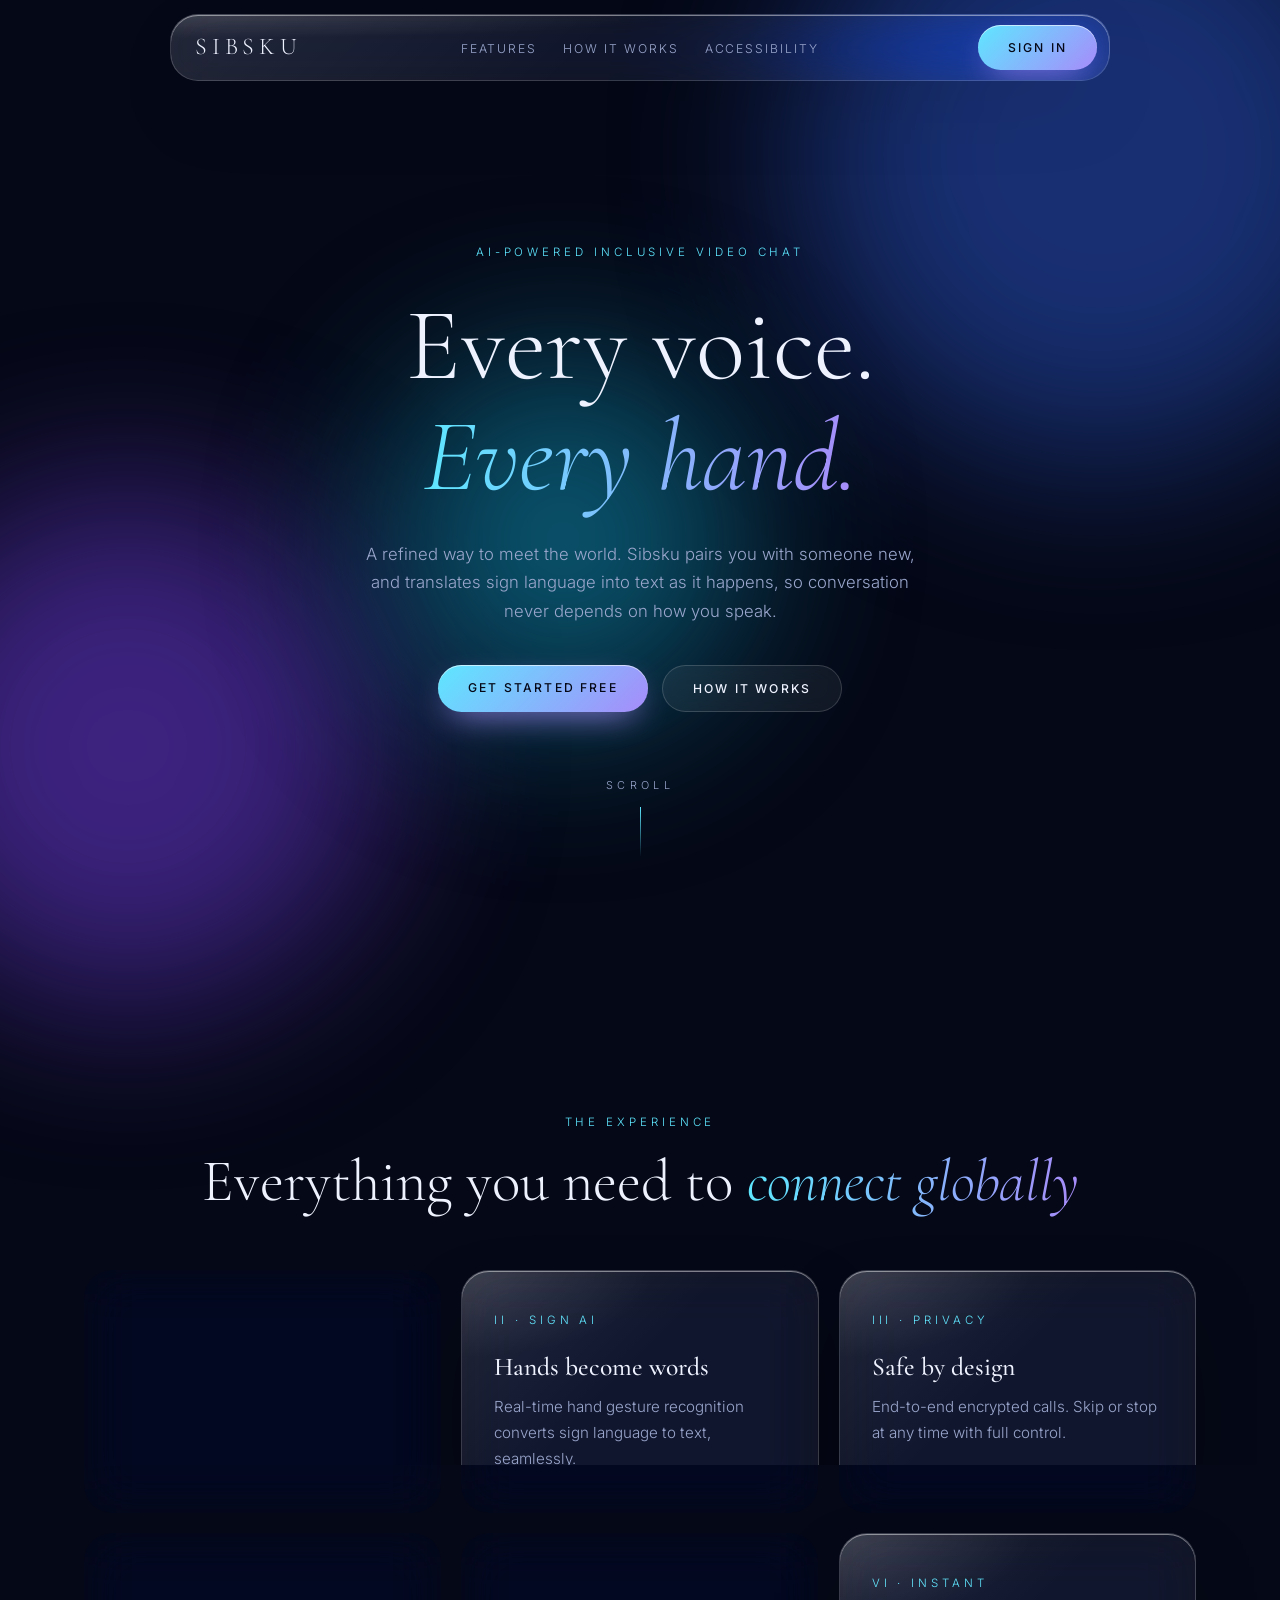
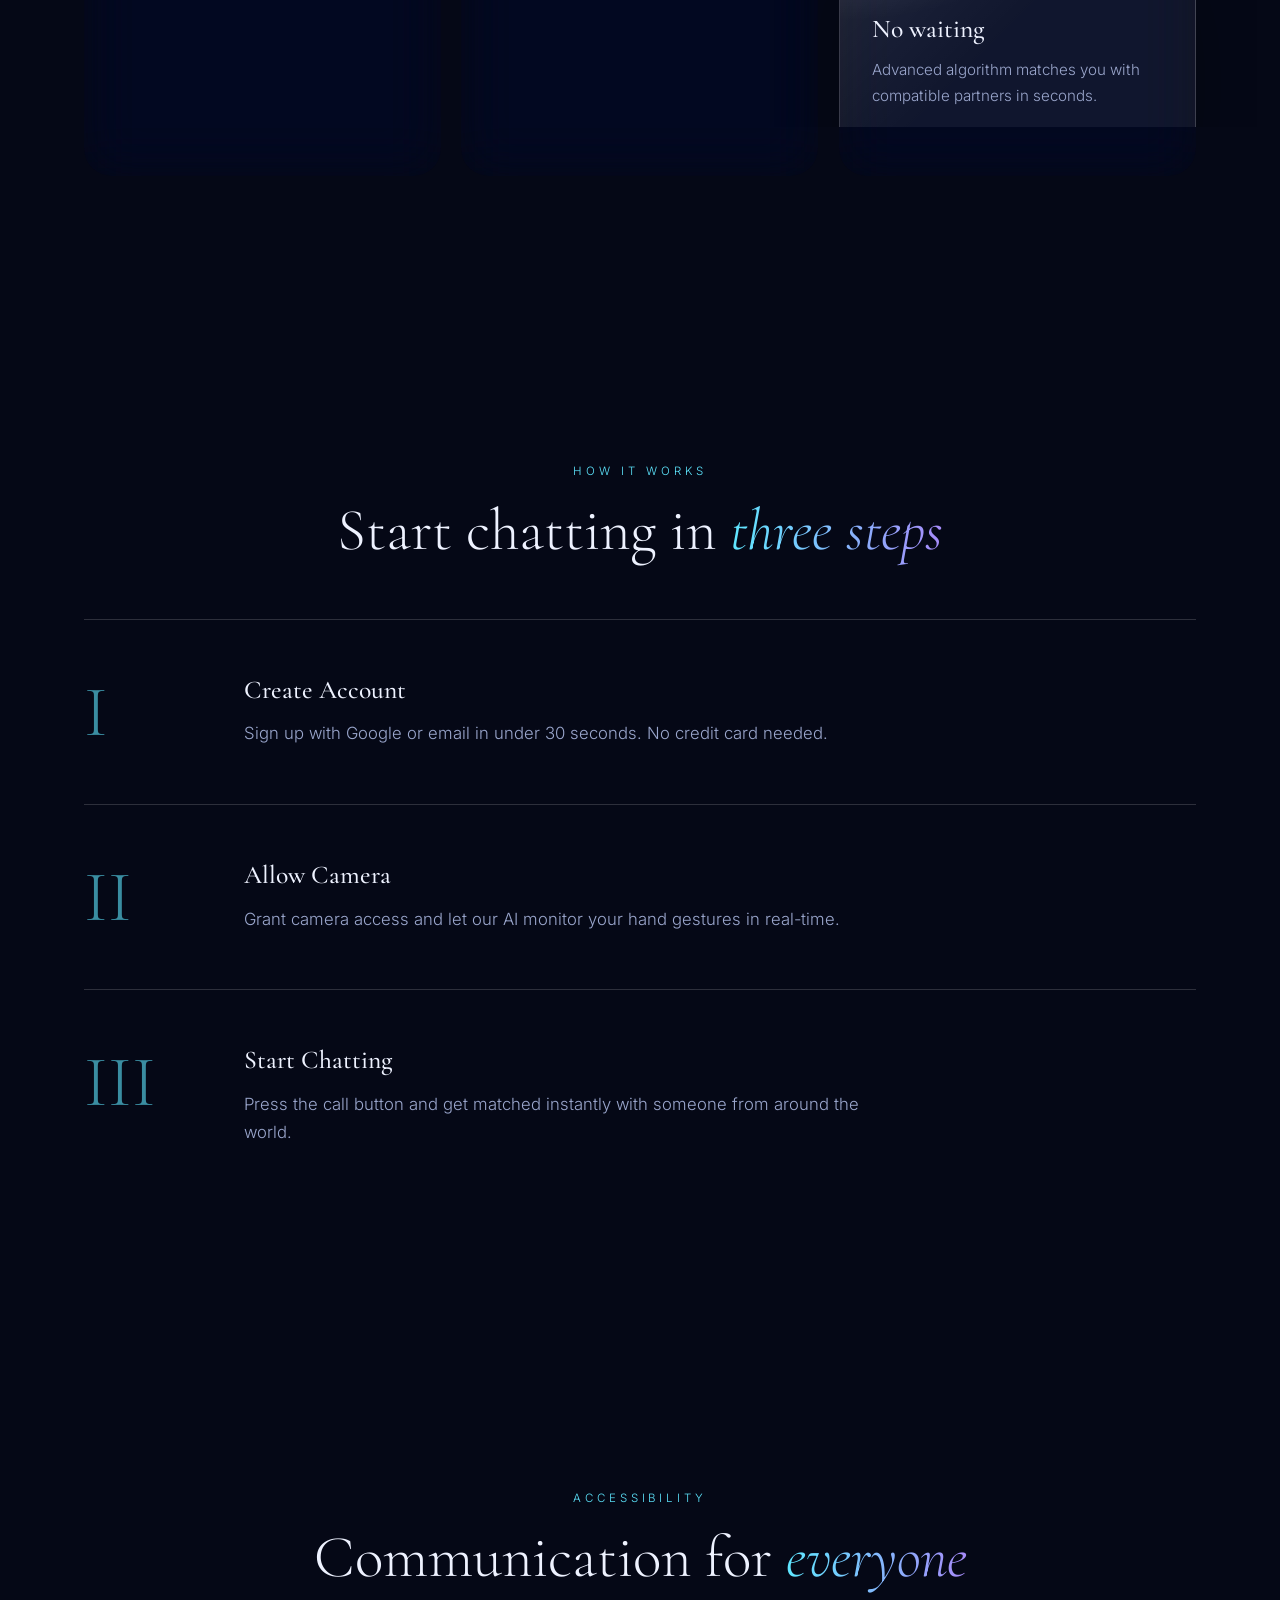
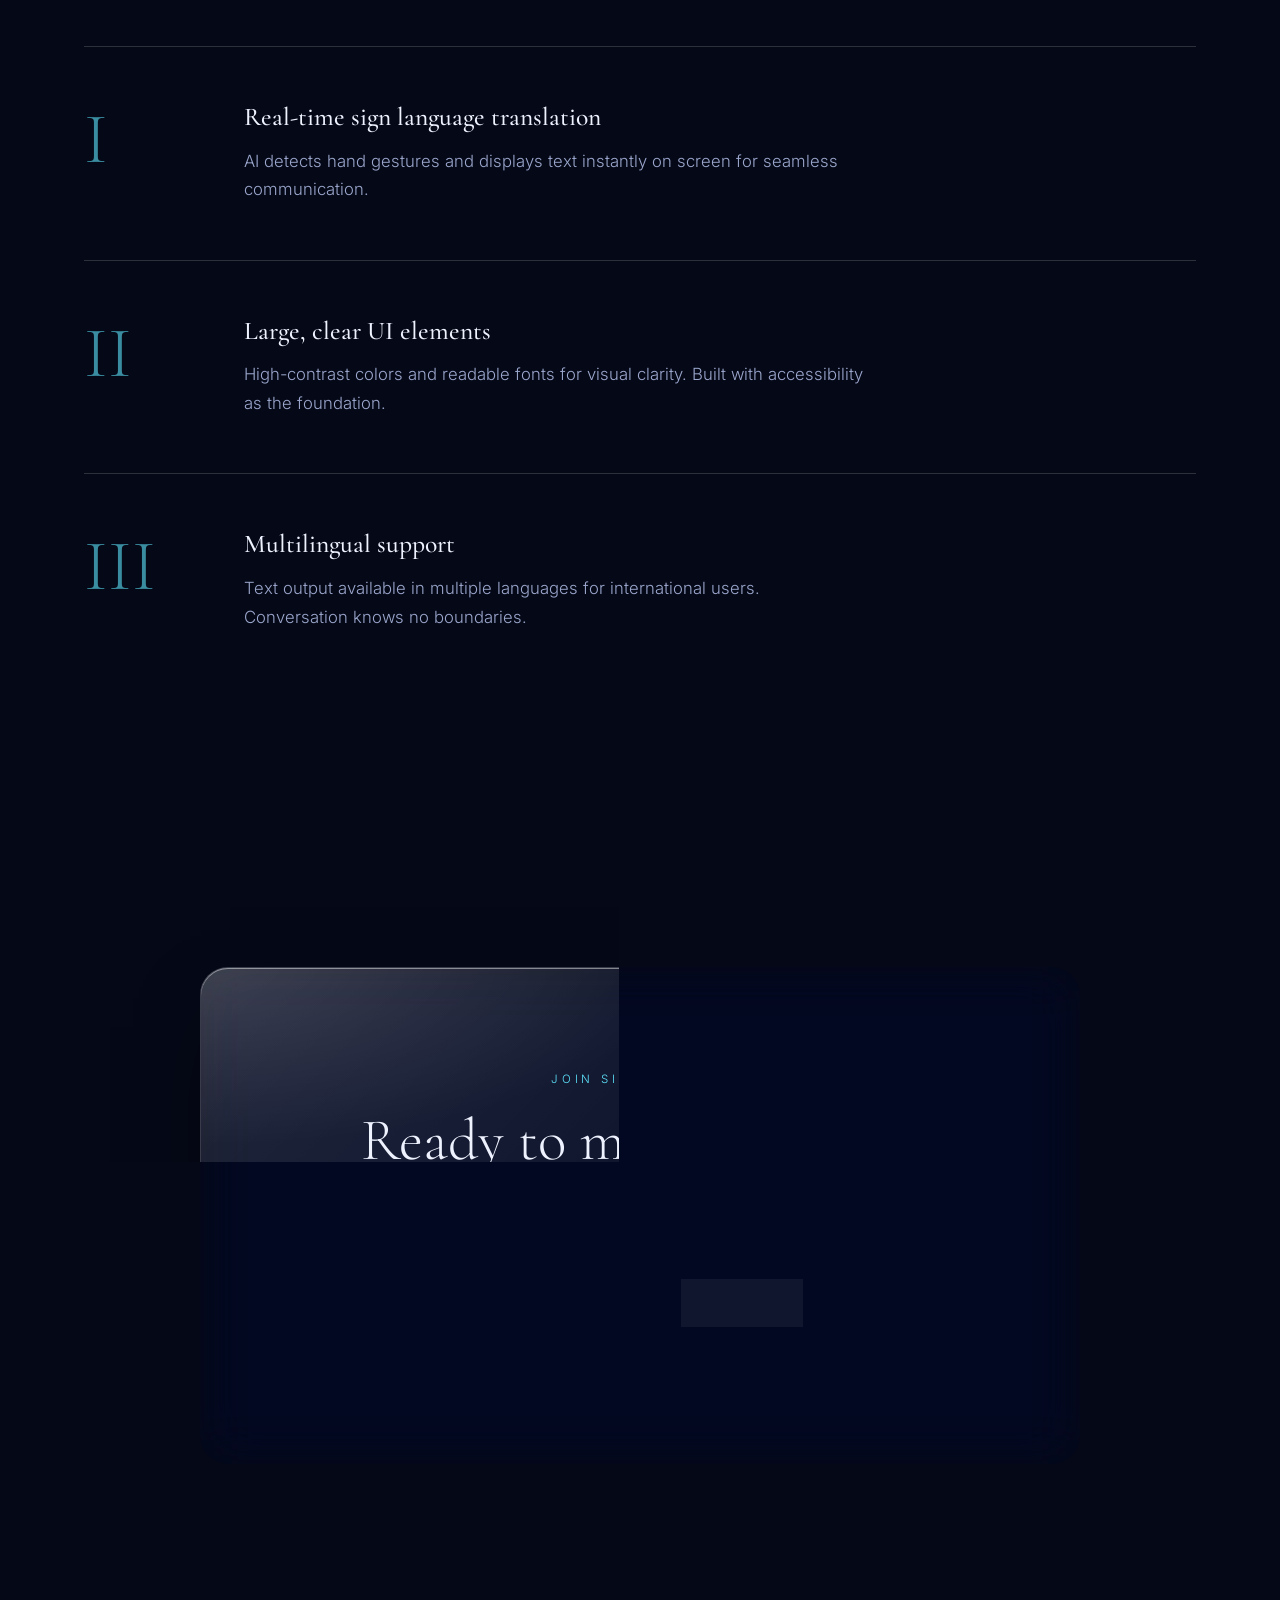
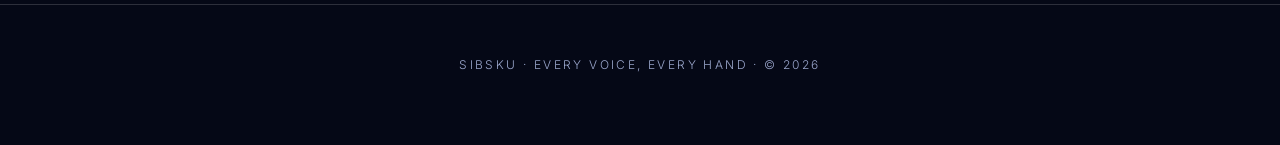
==== Lomba/index.html @ 1ec11ae4 "Add files via upload" ====
﻿<!DOCTYPE html>
<html lang="en">
<head>
<meta charset="utf-8">
<meta name="viewport" content="width=device-width, initial-scale=1, viewport-fit=cover">
<title>Sibsku — Every Voice, Every Hand</title>
<link rel="stylesheet" href="https://fonts.googleapis.com/css2?family=Cormorant+Garamond:ital,wght@0,300;0,500;1,300&family=Inter:wght@300;400;500;600&display=swap">
<style>
:root{
  color-scheme:dark;
  --bg:#050816;
  --tx:#eef2ff;
  --mut:#9aa6cc;
  --cy:#5ee7ff;
  --pu:#a78bfa;
  --gl:rgba(255,255,255,.06);
  --gl2:rgba(255,255,255,.13);
  --ln:rgba(255,255,255,.16);
  --hi:rgba(255,255,255,.45);
  --o1:#1d3a8a;
  --o2:#4b2a9a;
  --o3:#0b6a86;
  --ink:#050816;
  --serif:"Cormorant Garamond",Georgia,"Times New Roman",serif;
  --sans:"Inter",system-ui,-apple-system,"Segoe UI",sans-serif;
  box-sizing:border-box;
}

html{scroll-behavior:smooth;scroll-padding-top:90px;height:100%}
*,*::before,*::after{box-sizing:inherit}
body{margin:0;background:var(--bg);color:var(--tx);font:300 16px/1.7 var(--sans);overflow-x:hidden}
h1,h2,h3{font-family:var(--serif);font-weight:300;line-height:1.08;margin:0}
h1{font-size:clamp(3rem,8vw,6.4rem)}
h2{font-size:clamp(2.2rem,5vw,3.7rem)}
h3{font-size:1.6rem;font-weight:500}
em{font-style:italic;background:linear-gradient(90deg,var(--cy),var(--pu));-webkit-background-clip:text;background-clip:text;color:transparent}

.eyebrow{font-size:.72rem;letter-spacing:.34em;text-transform:uppercase;color:var(--cy)}
.sec{max-width:1160px;margin:0 auto;padding:clamp(80px,12vw,140px) 24px}

.glass{
  position:relative;
  background:linear-gradient(135deg,var(--gl2),var(--gl) 45%,var(--gl));
  backdrop-filter:blur(26px) saturate(1.8);
  -webkit-backdrop-filter:blur(26px) saturate(1.8);
  border:1px solid var(--ln);
  border-radius:28px;
  box-shadow:inset 0 1px 0 var(--hi),0 30px 80px -30px rgba(0,0,0,.6);
  overflow:hidden;
}

.glass::before{
  content:"";
  position:absolute;
  inset:0;
  background:radial-gradient(120% 80% at 0% 0%,rgba(255,255,255,.2),transparent 45%);
  opacity:.6;
  pointer-events:none;
}

.glass::after{
  content:"";
  position:absolute;
  top:0;
  left:-60%;
  width:40%;
  height:100%;
  background:linear-gradient(100deg,transparent,rgba(255,255,255,.15),transparent);
  transform:skewX(-20deg);
  transition:left .9s;
  pointer-events:none;
}

.glass:hover::after{left:130%}

.orb{
  position:fixed;
  border-radius:50%;
  filter:blur(90px);
  opacity:.8;
  z-index:-1;
  animation:drift 22s ease-in-out infinite alternate;
}

.o1{width:48vw;height:48vw;background:var(--o1);top:-12vw;right:-10vw}
.o2{width:40vw;height:40vw;background:var(--o2);bottom:-8vw;left:-10vw;animation-delay:-8s}
.o3{width:28vw;height:28vw;background:var(--o3);top:40vh;left:30vw;animation-delay:-14s}

@keyframes drift{to{transform:translate(6vw,5vh) scale(1.15)}}

nav{
  position:fixed;
  top:14px;
  left:50%;
  transform:translateX(-50%);
  z-index:20;
  width:min(940px,calc(100% - 24px));
  display:flex;
  align-items:center;
  justify-content:space-between;
  padding:10px 12px 10px 24px;
  border-radius:99px;
}

.brand{
  font-family:var(--serif);
  font-size:1.5rem;
  letter-spacing:.2em;
  text-transform:uppercase;
}

nav ul{
  display:flex;
  gap:26px;
  list-style:none;
  margin:0;
  padding:0;
  align-items:center;
}

nav a:not(.btn){
  color:var(--mut);
  text-decoration:none;
  font-size:.76rem;
  letter-spacing:.16em;
  text-transform:uppercase;
  transition:.3s;
}

nav a:hover{color:var(--tx)}

.btn{
  display:inline-block;
  border:0;
  cursor:pointer;
  font:500 .76rem var(--sans);
  letter-spacing:.18em;
  text-transform:uppercase;
  padding:15px 30px;
  border-radius:99px;
  color:var(--ink);
  background:linear-gradient(135deg,var(--cy),var(--pu));
  box-shadow:inset 0 1px 0 rgba(255,255,255,.6),0 12px 34px -12px var(--pu);
  text-decoration:none;
  transition:.4s;
}

.btn:hover{
  transform:translateY(-2px);
  box-shadow:inset 0 1px 0 rgba(255,255,255,.6),0 20px 44px -12px var(--cy);
}

.btn.ghost{
  background:var(--gl);
  color:var(--tx);
  border:1px solid var(--ln);
  box-shadow:none;
  backdrop-filter:blur(12px);
}

:focus-visible{outline:2px solid var(--cy);outline-offset:3px}

.hero{
  min-height:100vh;
  display:grid;
  align-items:center;
  text-align:center;
  padding:140px 24px 80px;
}

.hero p{
  max-width:560px;
  margin:28px auto 40px;
  color:var(--mut);
  font-size:1.05rem;
}

.row{
  display:flex;
  gap:14px;
  justify-content:center;
  flex-wrap:wrap;
}

.scroll{
  margin-top:64px;
  font-size:.68rem;
  letter-spacing:.4em;
  color:var(--mut);
  text-transform:uppercase;
}

.scroll i{
  display:block;
  width:1px;
  height:50px;
  margin:12px auto 0;
  background:linear-gradient(var(--cy),transparent);
  animation:ln 2.4s infinite;
}

@keyframes ln{
  0%{transform:scaleY(0);transform-origin:top}
  50%{transform:scaleY(1);transform-origin:top}
  51%{transform-origin:bottom}
  100%{transform:scaleY(0);transform-origin:bottom}
}

.head{text-align:center;margin-bottom:56px}
.head h2{margin-top:16px}

.features{
  display:grid;
  grid-template-columns:repeat(auto-fit,minmax(280px,1fr));
  gap:20px;
}

.feat{padding:40px 32px}
.feat .eyebrow{display:block;margin-bottom:22px}
.feat p{color:var(--mut);margin:14px 0 0;font-size:.95rem}

.chap{
  display:grid;
  grid-template-columns:120px 1fr;
  gap:40px;
  padding:56px 0;
  border-top:1px solid var(--ln);
}

.chap .no{
  font:300 4.5rem/1 var(--serif);
  color:var(--cy);
  opacity:.6;
}

.chap p{
  color:var(--mut);
  max-width:620px;
  font-size:1.05rem;
  margin:16px 0 0;
}

.rv{
  opacity:0;
  transform:translateY(36px);
  transition:opacity 1.1s,transform 1.1s cubic-bezier(.2,.7,.2,1);
}

.rv.in{opacity:1;transform:none}

.cta{
  text-align:center;
  padding:clamp(50px,8vw,96px) 24px;
  max-width:880px;
  margin:0 auto;
}

.cta p{
  color:var(--mut);
  max-width:500px;
  margin:20px auto 32px;
}

footer{
  text-align:center;
  padding:50px 24px 70px;
  color:var(--mut);
  font-size:.75rem;
  letter-spacing:.2em;
  text-transform:uppercase;
  border-top:1px solid var(--ln);
}

@media(max-width:820px){
  nav ul li:not(:last-child){display:none}
  .features{grid-template-columns:1fr}
  .chap{grid-template-columns:1fr;gap:6px}
  .chap .no{font-size:3rem}
}

@media(prefers-reduced-motion:reduce){
  *{animation:none!important;transition:none!important}
  .rv{opacity:1;transform:none}
}
</style>
</head>
<body>

<div class="orb o1"></div>
<div class="orb o2"></div>
<div class="orb o3"></div>

<nav class="glass" aria-label="Main">
 <span class="brand">Sibsku</span>
 <ul>
  <li><a href="#features">Features</a></li>
  <li><a href="#how-it-works">How It Works</a></li>
  <li><a href="#accessibility">Accessibility</a></li>
 </ul>
 <a class="btn" href="login.html">Sign In</a>
</nav>

<header class="hero">
 <div>
  <span class="eyebrow">AI-Powered Inclusive Video Chat</span>
  <h1 style="margin-top:26px">Every voice.<br><em>Every hand.</em></h1>
  <p>A refined way to meet the world. Sibsku pairs you with someone new, and translates sign language into text as it happens, so conversation never depends on how you speak.</p>
  <div class="row">
   <a class="btn" href="login.html">Get Started Free</a>
   <a class="btn ghost" href="#how-it-works">How It Works</a>
  </div>
  <div class="scroll">Scroll<i></i></div>
 </div>
</header>

<section class="sec" id="features">
 <div class="head rv">
  <span class="eyebrow">The Experience</span>
  <h2>Everything you need to <em>connect globally</em></h2>
 </div>
 <div class="features">
  <div class="glass feat rv">
   <span class="eyebrow">I · Global Match</span>
   <h3>Meet the world</h3>
   <p>Connect instantly with users from 180+ countries. Every session is a new connection.</p>
  </div>
  <div class="glass feat rv">
   <span class="eyebrow">II · Sign AI</span>
   <h3>Hands become words</h3>
   <p>Real-time hand gesture recognition converts sign language to text, seamlessly.</p>
  </div>
  <div class="glass feat rv">
   <span class="eyebrow">III · Privacy</span>
   <h3>Safe by design</h3>
   <p>End-to-end encrypted calls. Skip or stop at any time with full control.</p>
  </div>
  <div class="glass feat rv">
   <span class="eyebrow">IV · Accessible</span>
   <h3>Built for everyone first</h3>
   <p>Large controls, high contrast and clear text are the foundation, never an add-on.</p>
  </div>
  <div class="glass feat rv">
   <span class="eyebrow">V · Cross-Platform</span>
   <h3>Works everywhere</h3>
   <p>Desktop, tablet, and mobile. No download required — open your browser and go.</p>
  </div>
  <div class="glass feat rv">
   <span class="eyebrow">VI · Instant</span>
   <h3>No waiting</h3>
   <p>Advanced algorithm matches you with compatible partners in seconds.</p>
  </div>
 </div>
</section>

<section class="sec" id="how-it-works">
 <div class="head rv">
  <span class="eyebrow">How It Works</span>
  <h2>Start chatting in <em>three steps</em></h2>
 </div>
 <div class="chap rv">
  <div class="no">I</div>
  <div>
   <h3>Create Account</h3>
   <p>Sign up with Google or email in under 30 seconds. No credit card needed.</p>
  </div>
 </div>
 <div class="chap rv">
  <div class="no">II</div>
  <div>
   <h3>Allow Camera</h3>
   <p>Grant camera access and let our AI monitor your hand gestures in real-time.</p>
  </div>
 </div>
 <div class="chap rv">
  <div class="no">III</div>
  <div>
   <h3>Start Chatting</h3>
   <p>Press the call button and get matched instantly with someone from around the world.</p>
  </div>
 </div>
</section>

<section class="sec" id="accessibility">
 <div class="head rv">
  <span class="eyebrow">Accessibility</span>
  <h2>Communication for <em>everyone</em></h2>
 </div>
 <div class="chap rv">
  <div class="no">I</div>
  <div>
   <h3>Real-time sign language translation</h3>
   <p>AI detects hand gestures and displays text instantly on screen for seamless communication.</p>
  </div>
 </div>
 <div class="chap rv">
  <div class="no">II</div>
  <div>
   <h3>Large, clear UI elements</h3>
   <p>High-contrast colors and readable fonts for visual clarity. Built with accessibility as the foundation.</p>
  </div>
 </div>
 <div class="chap rv">
  <div class="no">III</div>
  <div>
   <h3>Multilingual support</h3>
   <p>Text output available in multiple languages for international users. Conversation knows no boundaries.</p>
  </div>
 </div>
</section>

<section class="sec">
 <div class="glass cta rv">
  <span class="eyebrow">Join Sibsku Today</span>
  <h2 style="margin-top:18px">Ready to meet <em>the world?</em></h2>
  <p>Join thousands of users already connecting across borders with Sibsku. Free, inclusive, and instant.</p>
  <div class="row" style="margin-top:32px">
   <a class="btn" href="login.html">Start for Free</a>
   <a class="btn ghost" href="login.html">Sign In</a>
  </div>
  <div style="font-size:.74rem;color:var(--mut);margin-top:20px">No credit card required · Free forever</div>
 </div>
</section>

<footer>Sibsku · Every voice, every hand · © 2026</footer>

<script>
const io=new IntersectionObserver(e=>e.forEach(x=>{
  if(x.isIntersecting){
    x.target.classList.add('in');
    io.unobserve(x.target);
  }
}),{threshold:.15});
document.querySelectorAll('.rv').forEach(e=>io.observe(e));
</script>

</body>
</html>
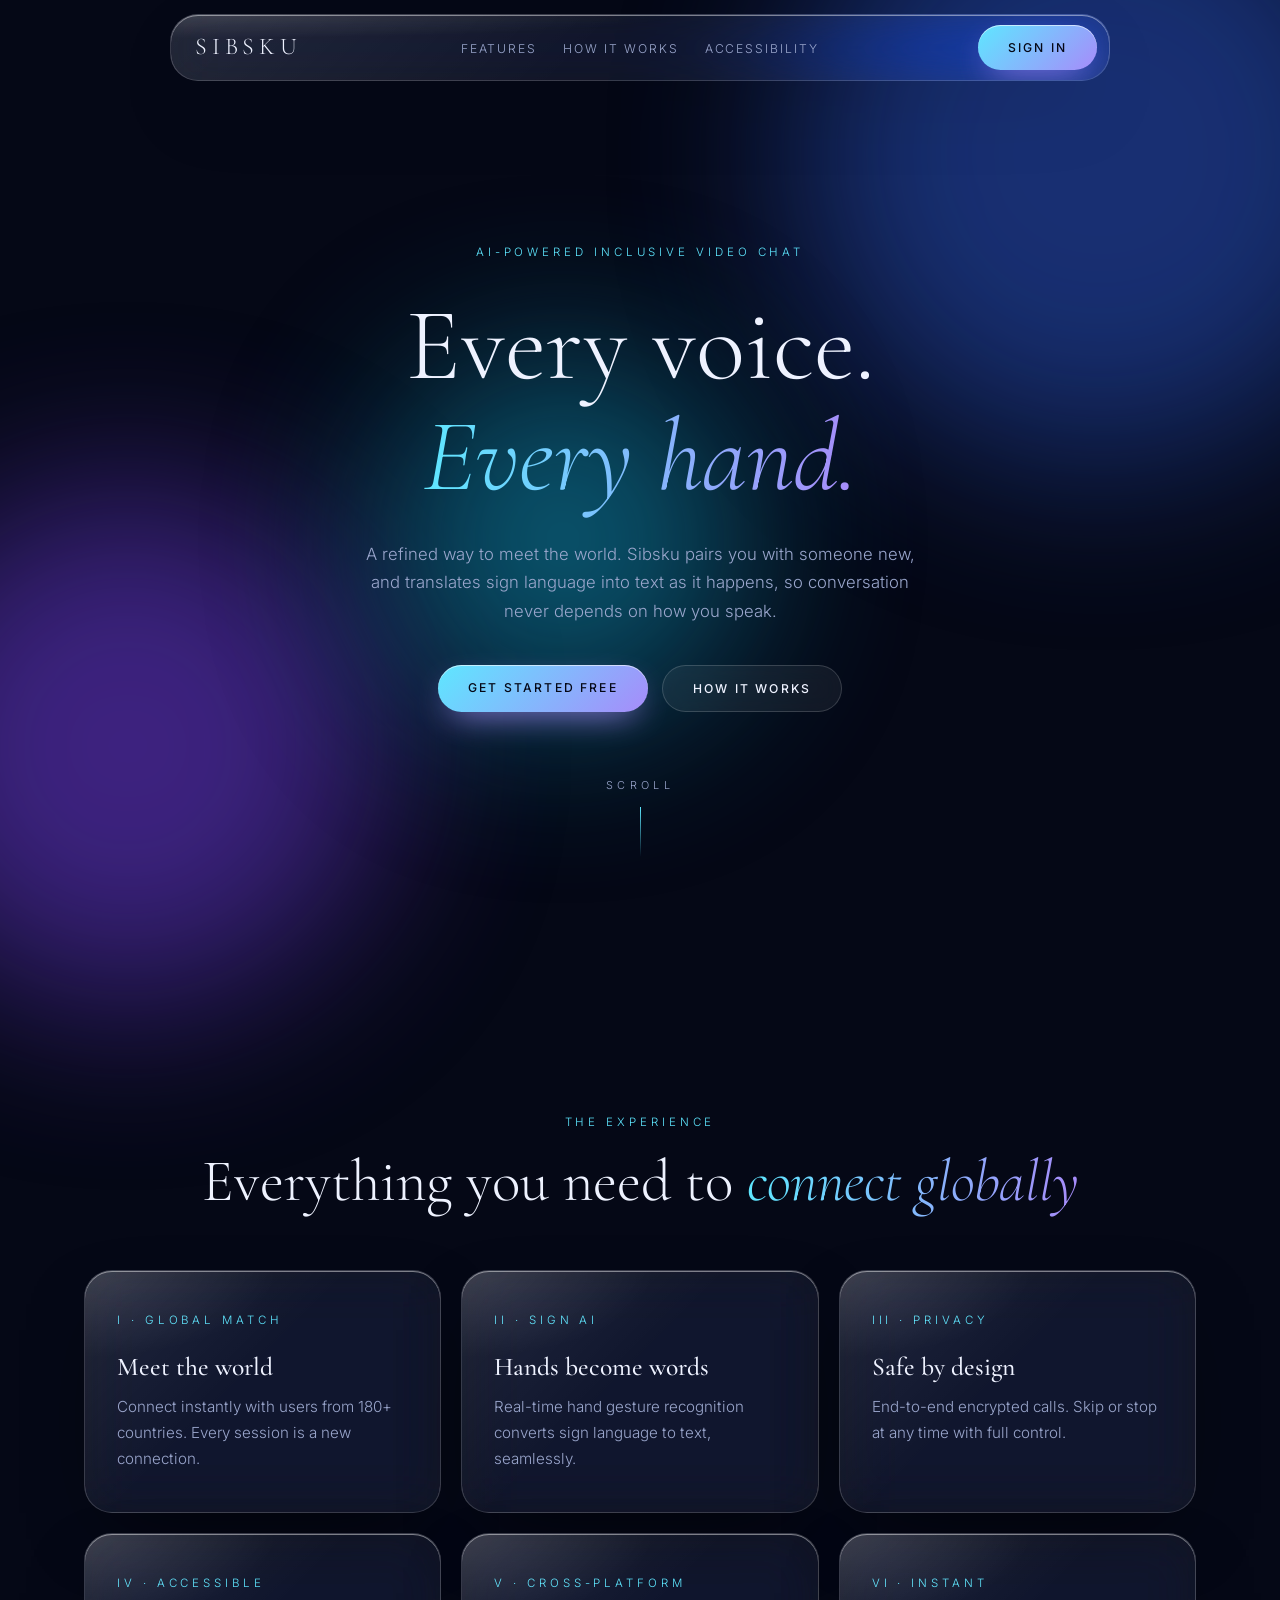
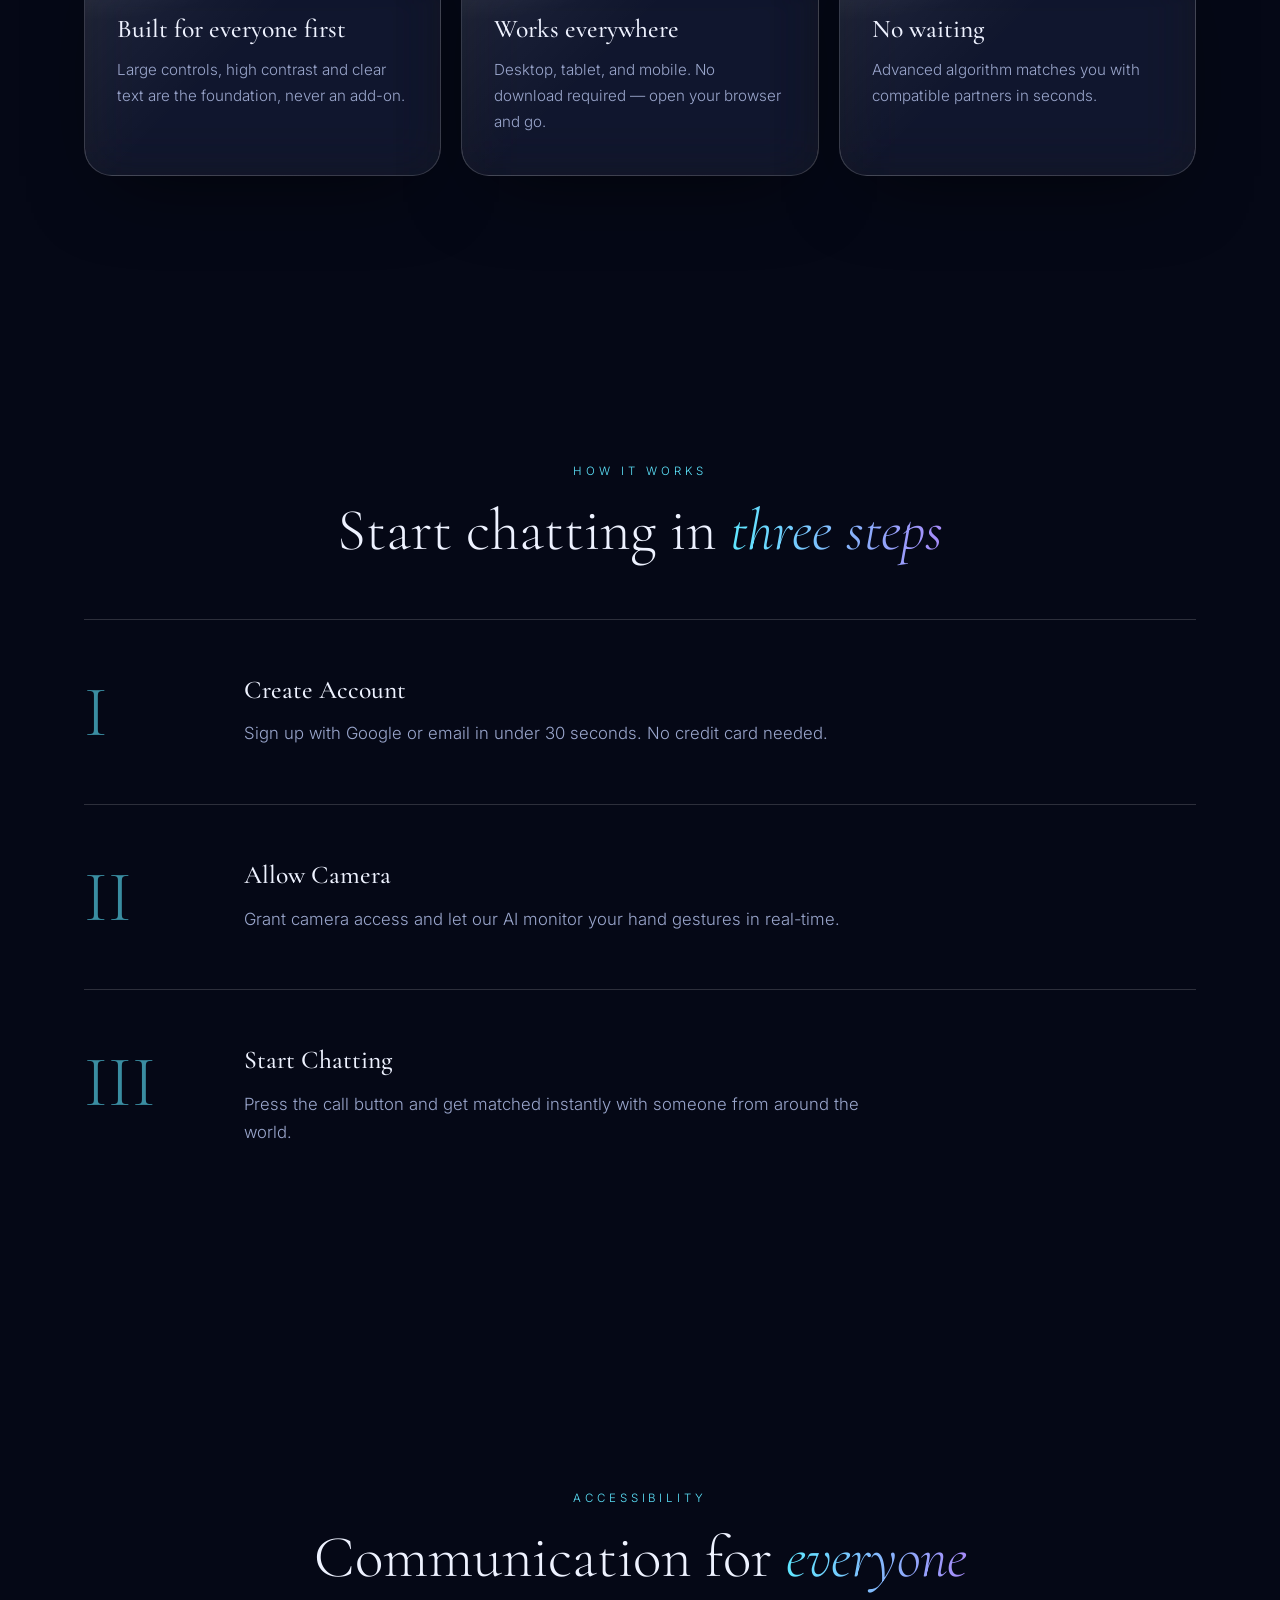
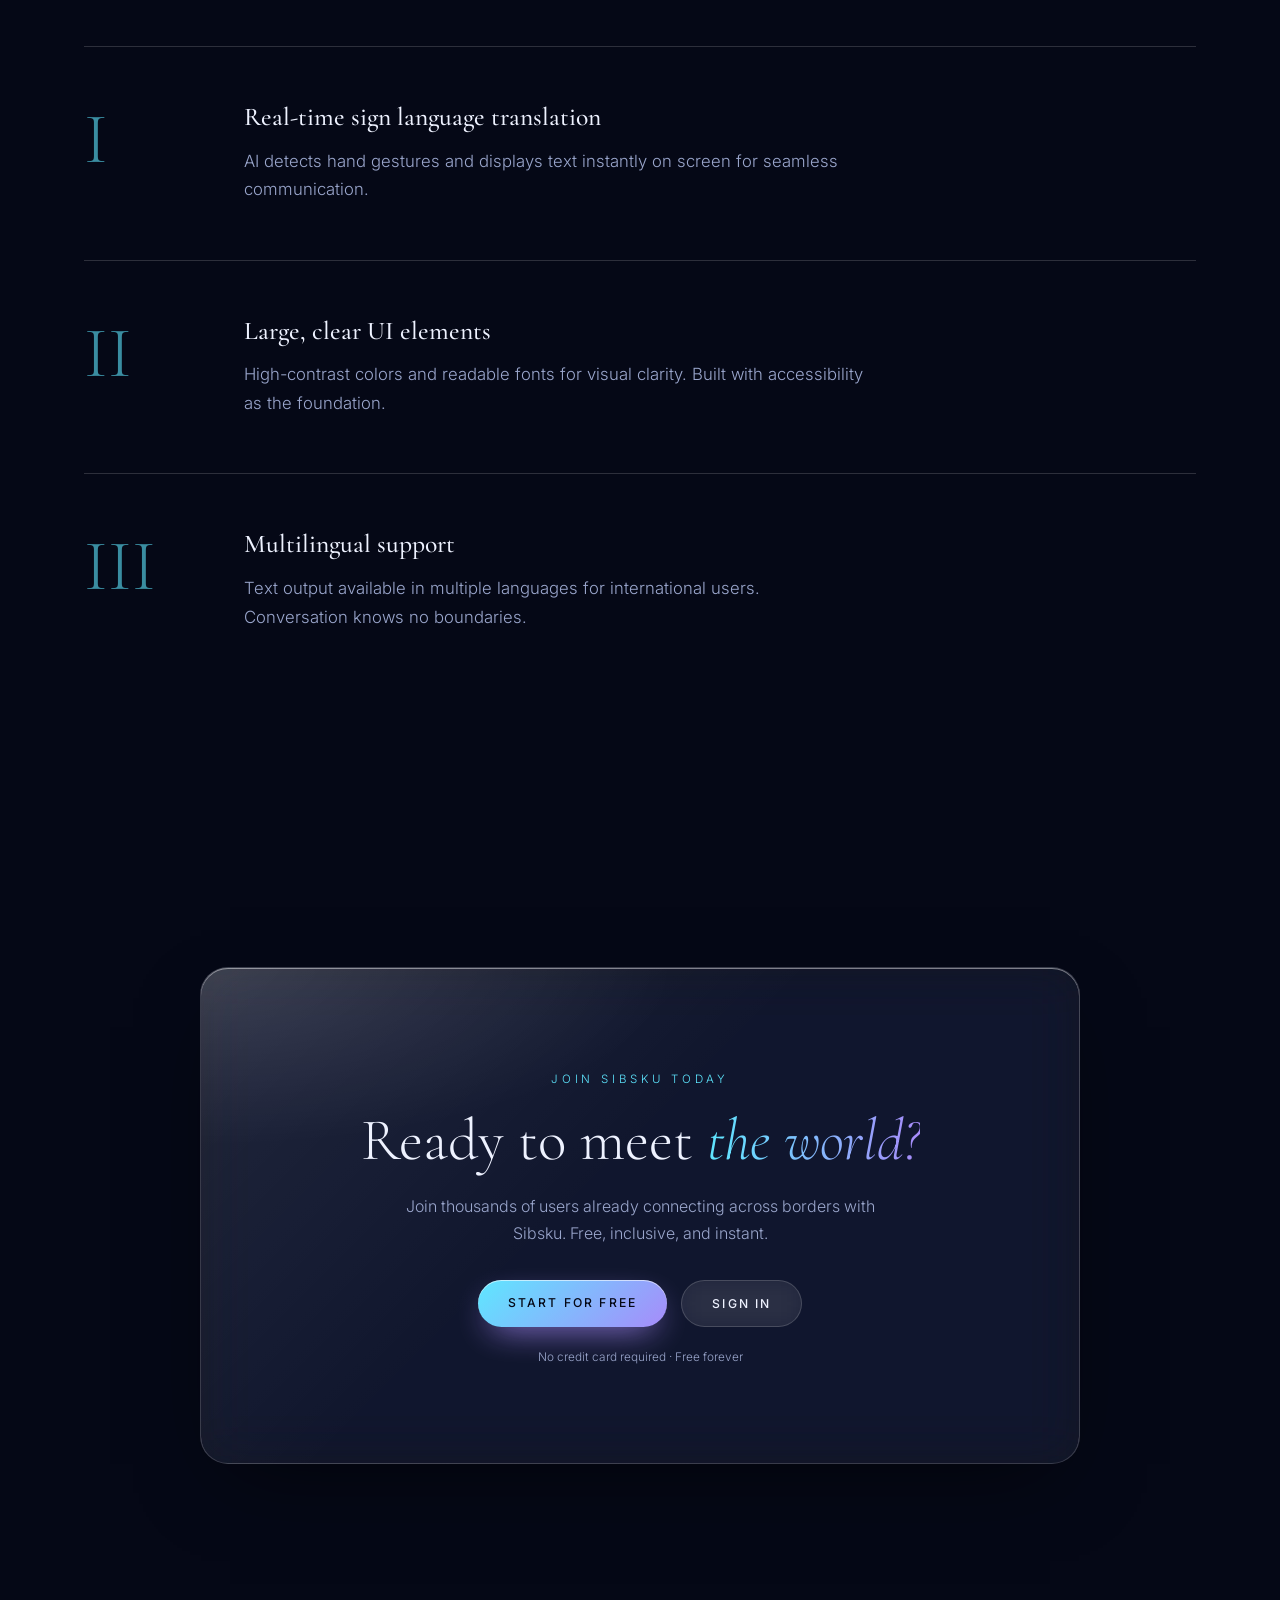
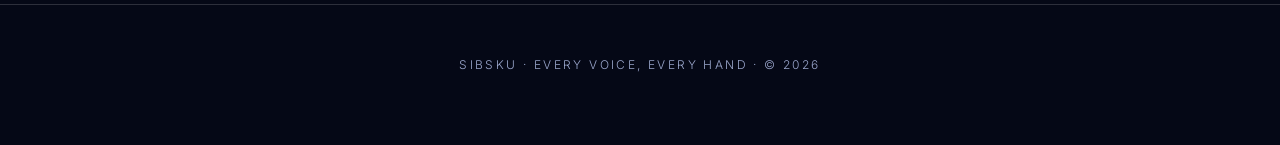
==== commit edea5350: "Project Web Dengan UI" ====
--- a/Lomba/index.html
+++ b/Lomba/index.html
@@ -1,437 +1,628 @@
-﻿<!DOCTYPE html>
+﻿<!doctype html>
 <html lang="en">
-<head>
-<meta charset="utf-8">
-<meta name="viewport" content="width=device-width, initial-scale=1, viewport-fit=cover">
-<title>Sibsku — Every Voice, Every Hand</title>
-<link rel="stylesheet" href="https://fonts.googleapis.com/css2?family=Cormorant+Garamond:ital,wght@0,300;0,500;1,300&family=Inter:wght@300;400;500;600&display=swap">
-<style>
-:root{
-  color-scheme:dark;
-  --bg:#050816;
-  --tx:#eef2ff;
-  --mut:#9aa6cc;
-  --cy:#5ee7ff;
-  --pu:#a78bfa;
-  --gl:rgba(255,255,255,.06);
-  --gl2:rgba(255,255,255,.13);
-  --ln:rgba(255,255,255,.16);
-  --hi:rgba(255,255,255,.45);
-  --o1:#1d3a8a;
-  --o2:#4b2a9a;
-  --o3:#0b6a86;
-  --ink:#050816;
-  --serif:"Cormorant Garamond",Georgia,"Times New Roman",serif;
-  --sans:"Inter",system-ui,-apple-system,"Segoe UI",sans-serif;
-  box-sizing:border-box;
-}
-
-html{scroll-behavior:smooth;scroll-padding-top:90px;height:100%}
-*,*::before,*::after{box-sizing:inherit}
-body{margin:0;background:var(--bg);color:var(--tx);font:300 16px/1.7 var(--sans);overflow-x:hidden}
-h1,h2,h3{font-family:var(--serif);font-weight:300;line-height:1.08;margin:0}
-h1{font-size:clamp(3rem,8vw,6.4rem)}
-h2{font-size:clamp(2.2rem,5vw,3.7rem)}
-h3{font-size:1.6rem;font-weight:500}
-em{font-style:italic;background:linear-gradient(90deg,var(--cy),var(--pu));-webkit-background-clip:text;background-clip:text;color:transparent}
-
-.eyebrow{font-size:.72rem;letter-spacing:.34em;text-transform:uppercase;color:var(--cy)}
-.sec{max-width:1160px;margin:0 auto;padding:clamp(80px,12vw,140px) 24px}
-
-.glass{
-  position:relative;
-  background:linear-gradient(135deg,var(--gl2),var(--gl) 45%,var(--gl));
-  backdrop-filter:blur(26px) saturate(1.8);
-  -webkit-backdrop-filter:blur(26px) saturate(1.8);
-  border:1px solid var(--ln);
-  border-radius:28px;
-  box-shadow:inset 0 1px 0 var(--hi),0 30px 80px -30px rgba(0,0,0,.6);
-  overflow:hidden;
-}
-
-.glass::before{
-  content:"";
-  position:absolute;
-  inset:0;
-  background:radial-gradient(120% 80% at 0% 0%,rgba(255,255,255,.2),transparent 45%);
-  opacity:.6;
-  pointer-events:none;
-}
-
-.glass::after{
-  content:"";
-  position:absolute;
-  top:0;
-  left:-60%;
-  width:40%;
-  height:100%;
-  background:linear-gradient(100deg,transparent,rgba(255,255,255,.15),transparent);
-  transform:skewX(-20deg);
-  transition:left .9s;
-  pointer-events:none;
-}
-
-.glass:hover::after{left:130%}
-
-.orb{
-  position:fixed;
-  border-radius:50%;
-  filter:blur(90px);
-  opacity:.8;
-  z-index:-1;
-  animation:drift 22s ease-in-out infinite alternate;
-}
-
-.o1{width:48vw;height:48vw;background:var(--o1);top:-12vw;right:-10vw}
-.o2{width:40vw;height:40vw;background:var(--o2);bottom:-8vw;left:-10vw;animation-delay:-8s}
-.o3{width:28vw;height:28vw;background:var(--o3);top:40vh;left:30vw;animation-delay:-14s}
-
-@keyframes drift{to{transform:translate(6vw,5vh) scale(1.15)}}
-
-nav{
-  position:fixed;
-  top:14px;
-  left:50%;
-  transform:translateX(-50%);
-  z-index:20;
-  width:min(940px,calc(100% - 24px));
-  display:flex;
-  align-items:center;
-  justify-content:space-between;
-  padding:10px 12px 10px 24px;
-  border-radius:99px;
-}
-
-.brand{
-  font-family:var(--serif);
-  font-size:1.5rem;
-  letter-spacing:.2em;
-  text-transform:uppercase;
-}
-
-nav ul{
-  display:flex;
-  gap:26px;
-  list-style:none;
-  margin:0;
-  padding:0;
-  align-items:center;
-}
-
-nav a:not(.btn){
-  color:var(--mut);
-  text-decoration:none;
-  font-size:.76rem;
-  letter-spacing:.16em;
-  text-transform:uppercase;
-  transition:.3s;
-}
-
-nav a:hover{color:var(--tx)}
-
-.btn{
-  display:inline-block;
-  border:0;
-  cursor:pointer;
-  font:500 .76rem var(--sans);
-  letter-spacing:.18em;
-  text-transform:uppercase;
-  padding:15px 30px;
-  border-radius:99px;
-  color:var(--ink);
-  background:linear-gradient(135deg,var(--cy),var(--pu));
-  box-shadow:inset 0 1px 0 rgba(255,255,255,.6),0 12px 34px -12px var(--pu);
-  text-decoration:none;
-  transition:.4s;
-}
-
-.btn:hover{
-  transform:translateY(-2px);
-  box-shadow:inset 0 1px 0 rgba(255,255,255,.6),0 20px 44px -12px var(--cy);
-}
-
-.btn.ghost{
-  background:var(--gl);
-  color:var(--tx);
-  border:1px solid var(--ln);
-  box-shadow:none;
-  backdrop-filter:blur(12px);
-}
-
-:focus-visible{outline:2px solid var(--cy);outline-offset:3px}
-
-.hero{
-  min-height:100vh;
-  display:grid;
-  align-items:center;
-  text-align:center;
-  padding:140px 24px 80px;
-}
-
-.hero p{
-  max-width:560px;
-  margin:28px auto 40px;
-  color:var(--mut);
-  font-size:1.05rem;
-}
-
-.row{
-  display:flex;
-  gap:14px;
-  justify-content:center;
-  flex-wrap:wrap;
-}
-
-.scroll{
-  margin-top:64px;
-  font-size:.68rem;
-  letter-spacing:.4em;
-  color:var(--mut);
-  text-transform:uppercase;
-}
-
-.scroll i{
-  display:block;
-  width:1px;
-  height:50px;
-  margin:12px auto 0;
-  background:linear-gradient(var(--cy),transparent);
-  animation:ln 2.4s infinite;
-}
-
-@keyframes ln{
-  0%{transform:scaleY(0);transform-origin:top}
-  50%{transform:scaleY(1);transform-origin:top}
-  51%{transform-origin:bottom}
-  100%{transform:scaleY(0);transform-origin:bottom}
-}
-
-.head{text-align:center;margin-bottom:56px}
-.head h2{margin-top:16px}
-
-.features{
-  display:grid;
-  grid-template-columns:repeat(auto-fit,minmax(280px,1fr));
-  gap:20px;
-}
-
-.feat{padding:40px 32px}
-.feat .eyebrow{display:block;margin-bottom:22px}
-.feat p{color:var(--mut);margin:14px 0 0;font-size:.95rem}
-
-.chap{
-  display:grid;
-  grid-template-columns:120px 1fr;
-  gap:40px;
-  padding:56px 0;
-  border-top:1px solid var(--ln);
-}
-
-.chap .no{
-  font:300 4.5rem/1 var(--serif);
-  color:var(--cy);
-  opacity:.6;
-}
-
-.chap p{
-  color:var(--mut);
-  max-width:620px;
-  font-size:1.05rem;
-  margin:16px 0 0;
-}
-
-.rv{
-  opacity:0;
-  transform:translateY(36px);
-  transition:opacity 1.1s,transform 1.1s cubic-bezier(.2,.7,.2,1);
-}
-
-.rv.in{opacity:1;transform:none}
-
-.cta{
-  text-align:center;
-  padding:clamp(50px,8vw,96px) 24px;
-  max-width:880px;
-  margin:0 auto;
-}
-
-.cta p{
-  color:var(--mut);
-  max-width:500px;
-  margin:20px auto 32px;
-}
-
-footer{
-  text-align:center;
-  padding:50px 24px 70px;
-  color:var(--mut);
-  font-size:.75rem;
-  letter-spacing:.2em;
-  text-transform:uppercase;
-  border-top:1px solid var(--ln);
-}
-
-@media(max-width:820px){
-  nav ul li:not(:last-child){display:none}
-  .features{grid-template-columns:1fr}
-  .chap{grid-template-columns:1fr;gap:6px}
-  .chap .no{font-size:3rem}
-}
-
-@media(prefers-reduced-motion:reduce){
-  *{animation:none!important;transition:none!important}
-  .rv{opacity:1;transform:none}
-}
-</style>
-</head>
-<body>
-
-<div class="orb o1"></div>
-<div class="orb o2"></div>
-<div class="orb o3"></div>
-
-<nav class="glass" aria-label="Main">
- <span class="brand">Sibsku</span>
- <ul>
-  <li><a href="#features">Features</a></li>
-  <li><a href="#how-it-works">How It Works</a></li>
-  <li><a href="#accessibility">Accessibility</a></li>
- </ul>
- <a class="btn" href="login.html">Sign In</a>
-</nav>
-
-<header class="hero">
- <div>
-  <span class="eyebrow">AI-Powered Inclusive Video Chat</span>
-  <h1 style="margin-top:26px">Every voice.<br><em>Every hand.</em></h1>
-  <p>A refined way to meet the world. Sibsku pairs you with someone new, and translates sign language into text as it happens, so conversation never depends on how you speak.</p>
-  <div class="row">
-   <a class="btn" href="login.html">Get Started Free</a>
-   <a class="btn ghost" href="#how-it-works">How It Works</a>
-  </div>
-  <div class="scroll">Scroll<i></i></div>
- </div>
-</header>
-
-<section class="sec" id="features">
- <div class="head rv">
-  <span class="eyebrow">The Experience</span>
-  <h2>Everything you need to <em>connect globally</em></h2>
- </div>
- <div class="features">
-  <div class="glass feat rv">
-   <span class="eyebrow">I · Global Match</span>
-   <h3>Meet the world</h3>
-   <p>Connect instantly with users from 180+ countries. Every session is a new connection.</p>
-  </div>
-  <div class="glass feat rv">
-   <span class="eyebrow">II · Sign AI</span>
-   <h3>Hands become words</h3>
-   <p>Real-time hand gesture recognition converts sign language to text, seamlessly.</p>
-  </div>
-  <div class="glass feat rv">
-   <span class="eyebrow">III · Privacy</span>
-   <h3>Safe by design</h3>
-   <p>End-to-end encrypted calls. Skip or stop at any time with full control.</p>
-  </div>
-  <div class="glass feat rv">
-   <span class="eyebrow">IV · Accessible</span>
-   <h3>Built for everyone first</h3>
-   <p>Large controls, high contrast and clear text are the foundation, never an add-on.</p>
-  </div>
-  <div class="glass feat rv">
-   <span class="eyebrow">V · Cross-Platform</span>
-   <h3>Works everywhere</h3>
-   <p>Desktop, tablet, and mobile. No download required — open your browser and go.</p>
-  </div>
-  <div class="glass feat rv">
-   <span class="eyebrow">VI · Instant</span>
-   <h3>No waiting</h3>
-   <p>Advanced algorithm matches you with compatible partners in seconds.</p>
-  </div>
- </div>
-</section>
-
-<section class="sec" id="how-it-works">
- <div class="head rv">
-  <span class="eyebrow">How It Works</span>
-  <h2>Start chatting in <em>three steps</em></h2>
- </div>
- <div class="chap rv">
-  <div class="no">I</div>
-  <div>
-   <h3>Create Account</h3>
-   <p>Sign up with Google or email in under 30 seconds. No credit card needed.</p>
-  </div>
- </div>
- <div class="chap rv">
-  <div class="no">II</div>
-  <div>
-   <h3>Allow Camera</h3>
-   <p>Grant camera access and let our AI monitor your hand gestures in real-time.</p>
-  </div>
- </div>
- <div class="chap rv">
-  <div class="no">III</div>
-  <div>
-   <h3>Start Chatting</h3>
-   <p>Press the call button and get matched instantly with someone from around the world.</p>
-  </div>
- </div>
-</section>
-
-<section class="sec" id="accessibility">
- <div class="head rv">
-  <span class="eyebrow">Accessibility</span>
-  <h2>Communication for <em>everyone</em></h2>
- </div>
- <div class="chap rv">
-  <div class="no">I</div>
-  <div>
-   <h3>Real-time sign language translation</h3>
-   <p>AI detects hand gestures and displays text instantly on screen for seamless communication.</p>
-  </div>
- </div>
- <div class="chap rv">
-  <div class="no">II</div>
-  <div>
-   <h3>Large, clear UI elements</h3>
-   <p>High-contrast colors and readable fonts for visual clarity. Built with accessibility as the foundation.</p>
-  </div>
- </div>
- <div class="chap rv">
-  <div class="no">III</div>
-  <div>
-   <h3>Multilingual support</h3>
-   <p>Text output available in multiple languages for international users. Conversation knows no boundaries.</p>
-  </div>
- </div>
-</section>
-
-<section class="sec">
- <div class="glass cta rv">
-  <span class="eyebrow">Join Sibsku Today</span>
-  <h2 style="margin-top:18px">Ready to meet <em>the world?</em></h2>
-  <p>Join thousands of users already connecting across borders with Sibsku. Free, inclusive, and instant.</p>
-  <div class="row" style="margin-top:32px">
-   <a class="btn" href="login.html">Start for Free</a>
-   <a class="btn ghost" href="login.html">Sign In</a>
-  </div>
-  <div style="font-size:.74rem;color:var(--mut);margin-top:20px">No credit card required · Free forever</div>
- </div>
-</section>
-
-<footer>Sibsku · Every voice, every hand · © 2026</footer>
-
-<script>
-const io=new IntersectionObserver(e=>e.forEach(x=>{
-  if(x.isIntersecting){
-    x.target.classList.add('in');
-    io.unobserve(x.target);
-  }
-}),{threshold:.15});
-document.querySelectorAll('.rv').forEach(e=>io.observe(e));
-</script>
-
-</body>
+  <head>
+    <meta charset="utf-8" />
+    <meta
+      name="viewport"
+      content="width=device-width, initial-scale=1, viewport-fit=cover"
+    />
+    <title>Sibsku — Every Voice, Every Hand</title>
+    <link
+      rel="stylesheet"
+      href="https://fonts.googleapis.com/css2?family=Cormorant+Garamond:ital,wght@0,300;0,500;1,300&family=Inter:wght@300;400;500;600&display=swap"
+    />
+    <style>
+      :root {
+        color-scheme: dark;
+        --bg: #050816;
+        --tx: #eef2ff;
+        --mut: #9aa6cc;
+        --cy: #5ee7ff;
+        --pu: #a78bfa;
+        --gl: rgba(255, 255, 255, 0.06);
+        --gl2: rgba(255, 255, 255, 0.13);
+        --ln: rgba(255, 255, 255, 0.16);
+        --hi: rgba(255, 255, 255, 0.45);
+        --o1: #1d3a8a;
+        --o2: #4b2a9a;
+        --o3: #0b6a86;
+        --ink: #050816;
+        --serif: "Cormorant Garamond", Georgia, "Times New Roman", serif;
+        --sans: "Inter", system-ui, -apple-system, "Segoe UI", sans-serif;
+        box-sizing: border-box;
+      }
+
+      html {
+        scroll-behavior: smooth;
+        scroll-padding-top: 90px;
+        height: 100%;
+      }
+      *,
+      *::before,
+      *::after {
+        box-sizing: inherit;
+      }
+      body {
+        margin: 0;
+        background: var(--bg);
+        color: var(--tx);
+        font: 300 16px/1.7 var(--sans);
+        overflow-x: hidden;
+      }
+      h1,
+      h2,
+      h3 {
+        font-family: var(--serif);
+        font-weight: 300;
+        line-height: 1.08;
+        margin: 0;
+      }
+      h1 {
+        font-size: clamp(3rem, 8vw, 6.4rem);
+      }
+      h2 {
+        font-size: clamp(2.2rem, 5vw, 3.7rem);
+      }
+      h3 {
+        font-size: 1.6rem;
+        font-weight: 500;
+      }
+      em {
+        font-style: italic;
+        background: linear-gradient(90deg, var(--cy), var(--pu));
+        -webkit-background-clip: text;
+        background-clip: text;
+        color: transparent;
+      }
+
+      .eyebrow {
+        font-size: 0.72rem;
+        letter-spacing: 0.34em;
+        text-transform: uppercase;
+        color: var(--cy);
+      }
+      .sec {
+        max-width: 1160px;
+        margin: 0 auto;
+        padding: clamp(80px, 12vw, 140px) 24px;
+      }
+
+      .glass {
+        position: relative;
+        background: linear-gradient(
+          135deg,
+          var(--gl2),
+          var(--gl) 45%,
+          var(--gl)
+        );
+        backdrop-filter: blur(26px) saturate(1.8);
+        -webkit-backdrop-filter: blur(26px) saturate(1.8);
+        border: 1px solid var(--ln);
+        border-radius: 28px;
+        box-shadow:
+          inset 0 1px 0 var(--hi),
+          0 30px 80px -30px rgba(0, 0, 0, 0.6);
+        overflow: hidden;
+      }
+
+      .glass::before {
+        content: "";
+        position: absolute;
+        inset: 0;
+        background: radial-gradient(
+          120% 80% at 0% 0%,
+          rgba(255, 255, 255, 0.2),
+          transparent 45%
+        );
+        opacity: 0.6;
+        pointer-events: none;
+      }
+
+      .glass::after {
+        content: "";
+        position: absolute;
+        top: 0;
+        left: -60%;
+        width: 40%;
+        height: 100%;
+        background: linear-gradient(
+          100deg,
+          transparent,
+          rgba(255, 255, 255, 0.15),
+          transparent
+        );
+        transform: skewX(-20deg);
+        transition: left 0.9s;
+        pointer-events: none;
+      }
+
+      .glass:hover::after {
+        left: 130%;
+      }
+
+      .orb {
+        position: fixed;
+        border-radius: 50%;
+        filter: blur(90px);
+        opacity: 0.8;
+        z-index: -1;
+        animation: drift 22s ease-in-out infinite alternate;
+      }
+
+      .o1 {
+        width: 48vw;
+        height: 48vw;
+        background: var(--o1);
+        top: -12vw;
+        right: -10vw;
+      }
+      .o2 {
+        width: 40vw;
+        height: 40vw;
+        background: var(--o2);
+        bottom: -8vw;
+        left: -10vw;
+        animation-delay: -8s;
+      }
+      .o3 {
+        width: 28vw;
+        height: 28vw;
+        background: var(--o3);
+        top: 40vh;
+        left: 30vw;
+        animation-delay: -14s;
+      }
+
+      @keyframes drift {
+        to {
+          transform: translate(6vw, 5vh) scale(1.15);
+        }
+      }
+
+      nav {
+        position: fixed;
+        top: 14px;
+        left: 50%;
+        transform: translateX(-50%);
+        z-index: 20;
+        width: min(940px, calc(100% - 24px));
+        display: flex;
+        align-items: center;
+        justify-content: space-between;
+        padding: 10px 12px 10px 24px;
+        border-radius: 99px;
+      }
+
+      .brand {
+        font-family: var(--serif);
+        font-size: 1.5rem;
+        letter-spacing: 0.2em;
+        text-transform: uppercase;
+      }
+
+      nav ul {
+        display: flex;
+        gap: 26px;
+        list-style: none;
+        margin: 0;
+        padding: 0;
+        align-items: center;
+      }
+
+      nav a:not(.btn) {
+        color: var(--mut);
+        text-decoration: none;
+        font-size: 0.76rem;
+        letter-spacing: 0.16em;
+        text-transform: uppercase;
+        transition: 0.3s;
+      }
+
+      nav a:hover {
+        color: var(--tx);
+      }
+
+      .btn {
+        display: inline-block;
+        border: 0;
+        cursor: pointer;
+        font: 500 0.76rem var(--sans);
+        letter-spacing: 0.18em;
+        text-transform: uppercase;
+        padding: 15px 30px;
+        border-radius: 99px;
+        color: var(--ink);
+        background: linear-gradient(135deg, var(--cy), var(--pu));
+        box-shadow:
+          inset 0 1px 0 rgba(255, 255, 255, 0.6),
+          0 12px 34px -12px var(--pu);
+        text-decoration: none;
+        transition: 0.4s;
+      }
+
+      .btn:hover {
+        transform: translateY(-2px);
+        box-shadow:
+          inset 0 1px 0 rgba(255, 255, 255, 0.6),
+          0 20px 44px -12px var(--cy);
+      }
+
+      .btn.ghost {
+        background: var(--gl);
+        color: var(--tx);
+        border: 1px solid var(--ln);
+        box-shadow: none;
+        backdrop-filter: blur(12px);
+      }
+
+      :focus-visible {
+        outline: 2px solid var(--cy);
+        outline-offset: 3px;
+      }
+
+      .hero {
+        min-height: 100vh;
+        display: grid;
+        align-items: center;
+        text-align: center;
+        padding: 140px 24px 80px;
+      }
+
+      .hero p {
+        max-width: 560px;
+        margin: 28px auto 40px;
+        color: var(--mut);
+        font-size: 1.05rem;
+      }
+
+      .row {
+        display: flex;
+        gap: 14px;
+        justify-content: center;
+        flex-wrap: wrap;
+      }
+
+      .scroll {
+        margin-top: 64px;
+        font-size: 0.68rem;
+        letter-spacing: 0.4em;
+        color: var(--mut);
+        text-transform: uppercase;
+      }
+
+      .scroll i {
+        display: block;
+        width: 1px;
+        height: 50px;
+        margin: 12px auto 0;
+        background: linear-gradient(var(--cy), transparent);
+        animation: ln 2.4s infinite;
+      }
+
+      @keyframes ln {
+        0% {
+          transform: scaleY(0);
+          transform-origin: top;
+        }
+        50% {
+          transform: scaleY(1);
+          transform-origin: top;
+        }
+        51% {
+          transform-origin: bottom;
+        }
+        100% {
+          transform: scaleY(0);
+          transform-origin: bottom;
+        }
+      }
+
+      .head {
+        text-align: center;
+        margin-bottom: 56px;
+      }
+      .head h2 {
+        margin-top: 16px;
+      }
+
+      .features {
+        display: grid;
+        grid-template-columns: repeat(auto-fit, minmax(280px, 1fr));
+        gap: 20px;
+      }
+
+      .feat {
+        padding: 40px 32px;
+      }
+      .feat .eyebrow {
+        display: block;
+        margin-bottom: 22px;
+      }
+      .feat p {
+        color: var(--mut);
+        margin: 14px 0 0;
+        font-size: 0.95rem;
+      }
+
+      .chap {
+        display: grid;
+        grid-template-columns: 120px 1fr;
+        gap: 40px;
+        padding: 56px 0;
+        border-top: 1px solid var(--ln);
+      }
+
+      .chap .no {
+        font: 300 4.5rem/1 var(--serif);
+        color: var(--cy);
+        opacity: 0.6;
+      }
+
+      .chap p {
+        color: var(--mut);
+        max-width: 620px;
+        font-size: 1.05rem;
+        margin: 16px 0 0;
+      }
+
+      .rv {
+        opacity: 0;
+        transform: translateY(36px);
+        transition:
+          opacity 1.1s,
+          transform 1.1s cubic-bezier(0.2, 0.7, 0.2, 1);
+      }
+
+      .rv.in {
+        opacity: 1;
+        transform: none;
+      }
+
+      .cta {
+        text-align: center;
+        padding: clamp(50px, 8vw, 96px) 24px;
+        max-width: 880px;
+        margin: 0 auto;
+      }
+
+      .cta p {
+        color: var(--mut);
+        max-width: 500px;
+        margin: 20px auto 32px;
+      }
+
+      footer {
+        text-align: center;
+        padding: 50px 24px 70px;
+        color: var(--mut);
+        font-size: 0.75rem;
+        letter-spacing: 0.2em;
+        text-transform: uppercase;
+        border-top: 1px solid var(--ln);
+      }
+
+      @media (max-width: 820px) {
+        nav ul li:not(:last-child) {
+          display: none;
+        }
+        .features {
+          grid-template-columns: 1fr;
+        }
+        .chap {
+          grid-template-columns: 1fr;
+          gap: 6px;
+        }
+        .chap .no {
+          font-size: 3rem;
+        }
+      }
+
+      @media (prefers-reduced-motion: reduce) {
+        * {
+          animation: none !important;
+          transition: none !important;
+        }
+        .rv {
+          opacity: 1;
+          transform: none;
+        }
+      }
+    </style>
+  </head>
+  <body>
+    <div class="orb o1"></div>
+    <div class="orb o2"></div>
+    <div class="orb o3"></div>
+
+    <nav class="glass" aria-label="Main">
+      <span class="brand">Sibsku</span>
+      <ul>
+        <li><a href="#features">Features</a></li>
+        <li><a href="#how-it-works">How It Works</a></li>
+        <li><a href="#accessibility">Accessibility</a></li>
+      </ul>
+      <a class="btn" href="login.html">Sign In</a>
+    </nav>
+
+    <header class="hero">
+      <div>
+        <span class="eyebrow">AI-Powered Inclusive Video Chat</span>
+        <h1 style="margin-top: 26px">Every voice.<br /><em>Every hand.</em></h1>
+        <p>
+          A refined way to meet the world. Sibsku pairs you with someone new,
+          and translates sign language into text as it happens, so conversation
+          never depends on how you speak.
+        </p>
+        <div class="row">
+          <a class="btn" href="login.html">Get Started Free</a>
+          <a class="btn ghost" href="#how-it-works">How It Works</a>
+        </div>
+        <div class="scroll">Scroll<i></i></div>
+      </div>
+    </header>
+
+    <section class="sec" id="features">
+      <div class="head rv">
+        <span class="eyebrow">The Experience</span>
+        <h2>Everything you need to <em>connect globally</em></h2>
+      </div>
+      <div class="features">
+        <div class="glass feat rv">
+          <span class="eyebrow">I · Global Match</span>
+          <h3>Meet the world</h3>
+          <p>
+            Connect instantly with users from 180+ countries. Every session is a
+            new connection.
+          </p>
+        </div>
+        <div class="glass feat rv">
+          <span class="eyebrow">II · Sign AI</span>
+          <h3>Hands become words</h3>
+          <p>
+            Real-time hand gesture recognition converts sign language to text,
+            seamlessly.
+          </p>
+        </div>
+        <div class="glass feat rv">
+          <span class="eyebrow">III · Privacy</span>
+          <h3>Safe by design</h3>
+          <p>
+            End-to-end encrypted calls. Skip or stop at any time with full
+            control.
+          </p>
+        </div>
+        <div class="glass feat rv">
+          <span class="eyebrow">IV · Accessible</span>
+          <h3>Built for everyone first</h3>
+          <p>
+            Large controls, high contrast and clear text are the foundation,
+            never an add-on.
+          </p>
+        </div>
+        <div class="glass feat rv">
+          <span class="eyebrow">V · Cross-Platform</span>
+          <h3>Works everywhere</h3>
+          <p>
+            Desktop, tablet, and mobile. No download required — open your
+            browser and go.
+          </p>
+        </div>
+        <div class="glass feat rv">
+          <span class="eyebrow">VI · Instant</span>
+          <h3>No waiting</h3>
+          <p>
+            Advanced algorithm matches you with compatible partners in seconds.
+          </p>
+        </div>
+      </div>
+    </section>
+
+    <section class="sec" id="how-it-works">
+      <div class="head rv">
+        <span class="eyebrow">How It Works</span>
+        <h2>Start chatting in <em>three steps</em></h2>
+      </div>
+      <div class="chap rv">
+        <div class="no">I</div>
+        <div>
+          <h3>Create Account</h3>
+          <p>
+            Sign up with Google or email in under 30 seconds. No credit card
+            needed.
+          </p>
+        </div>
+      </div>
+      <div class="chap rv">
+        <div class="no">II</div>
+        <div>
+          <h3>Allow Camera</h3>
+          <p>
+            Grant camera access and let our AI monitor your hand gestures in
+            real-time.
+          </p>
+        </div>
+      </div>
+      <div class="chap rv">
+        <div class="no">III</div>
+        <div>
+          <h3>Start Chatting</h3>
+          <p>
+            Press the call button and get matched instantly with someone from
+            around the world.
+          </p>
+        </div>
+      </div>
+    </section>
+
+    <section class="sec" id="accessibility">
+      <div class="head rv">
+        <span class="eyebrow">Accessibility</span>
+        <h2>Communication for <em>everyone</em></h2>
+      </div>
+      <div class="chap rv">
+        <div class="no">I</div>
+        <div>
+          <h3>Real-time sign language translation</h3>
+          <p>
+            AI detects hand gestures and displays text instantly on screen for
+            seamless communication.
+          </p>
+        </div>
+      </div>
+      <div class="chap rv">
+        <div class="no">II</div>
+        <div>
+          <h3>Large, clear UI elements</h3>
+          <p>
+            High-contrast colors and readable fonts for visual clarity. Built
+            with accessibility as the foundation.
+          </p>
+        </div>
+      </div>
+      <div class="chap rv">
+        <div class="no">III</div>
+        <div>
+          <h3>Multilingual support</h3>
+          <p>
+            Text output available in multiple languages for international users.
+            Conversation knows no boundaries.
+          </p>
+        </div>
+      </div>
+    </section>
+
+    <section class="sec">
+      <div class="glass cta rv">
+        <span class="eyebrow">Join Sibsku Today</span>
+        <h2 style="margin-top: 18px">Ready to meet <em>the world?</em></h2>
+        <p>
+          Join thousands of users already connecting across borders with Sibsku.
+          Free, inclusive, and instant.
+        </p>
+        <div class="row" style="margin-top: 32px">
+          <a class="btn" href="login.html">Start for Free</a>
+          <a class="btn ghost" href="login.html">Sign In</a>
+        </div>
+        <div style="font-size: 0.74rem; color: var(--mut); margin-top: 20px">
+          No credit card required · Free forever
+        </div>
+      </div>
+    </section>
+
+    <footer>Sibsku · Every voice, every hand · © 2026</footer>
+
+    <script>
+      const io = new IntersectionObserver(
+        (e) =>
+          e.forEach((x) => {
+            if (x.isIntersecting) {
+              x.target.classList.add("in");
+              io.unobserve(x.target);
+            }
+          }),
+        { threshold: 0.15 },
+      );
+      document.querySelectorAll(".rv").forEach((e) => io.observe(e));
+    </script>
+  </body>
 </html>
